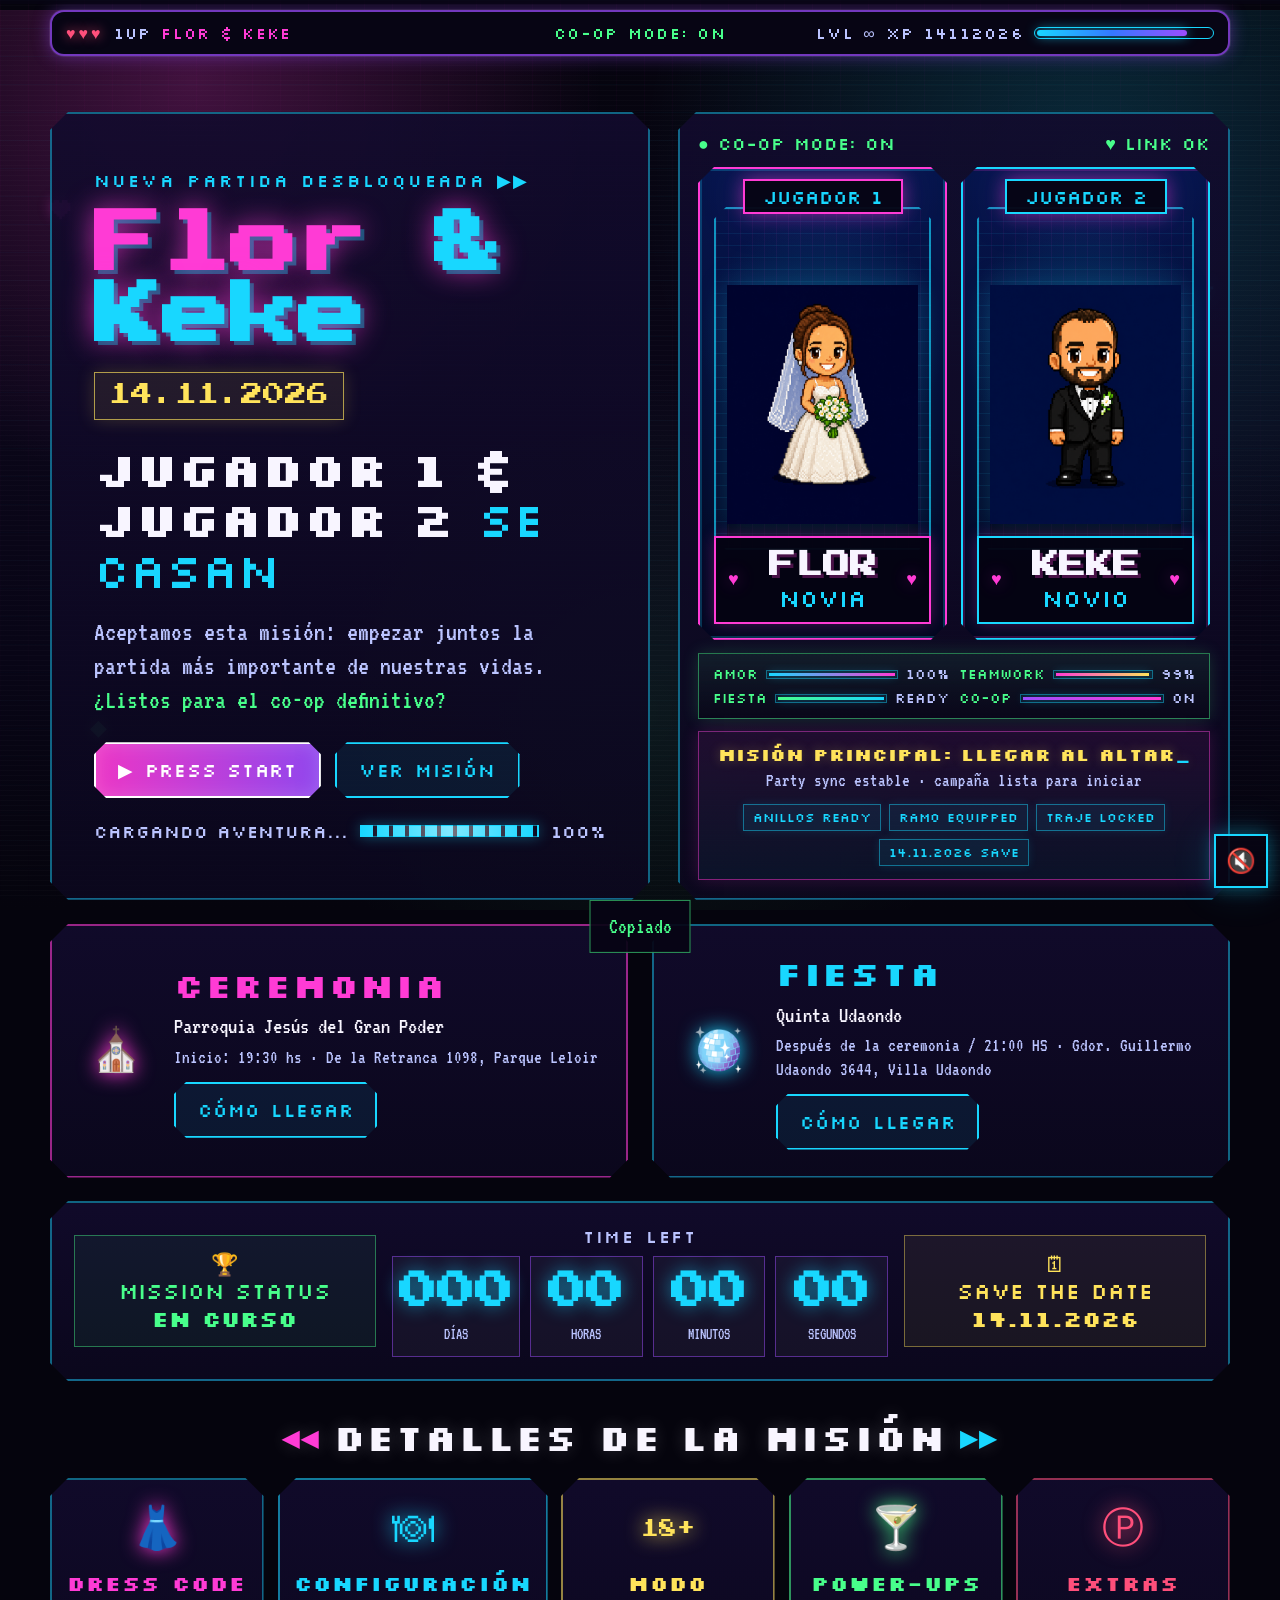
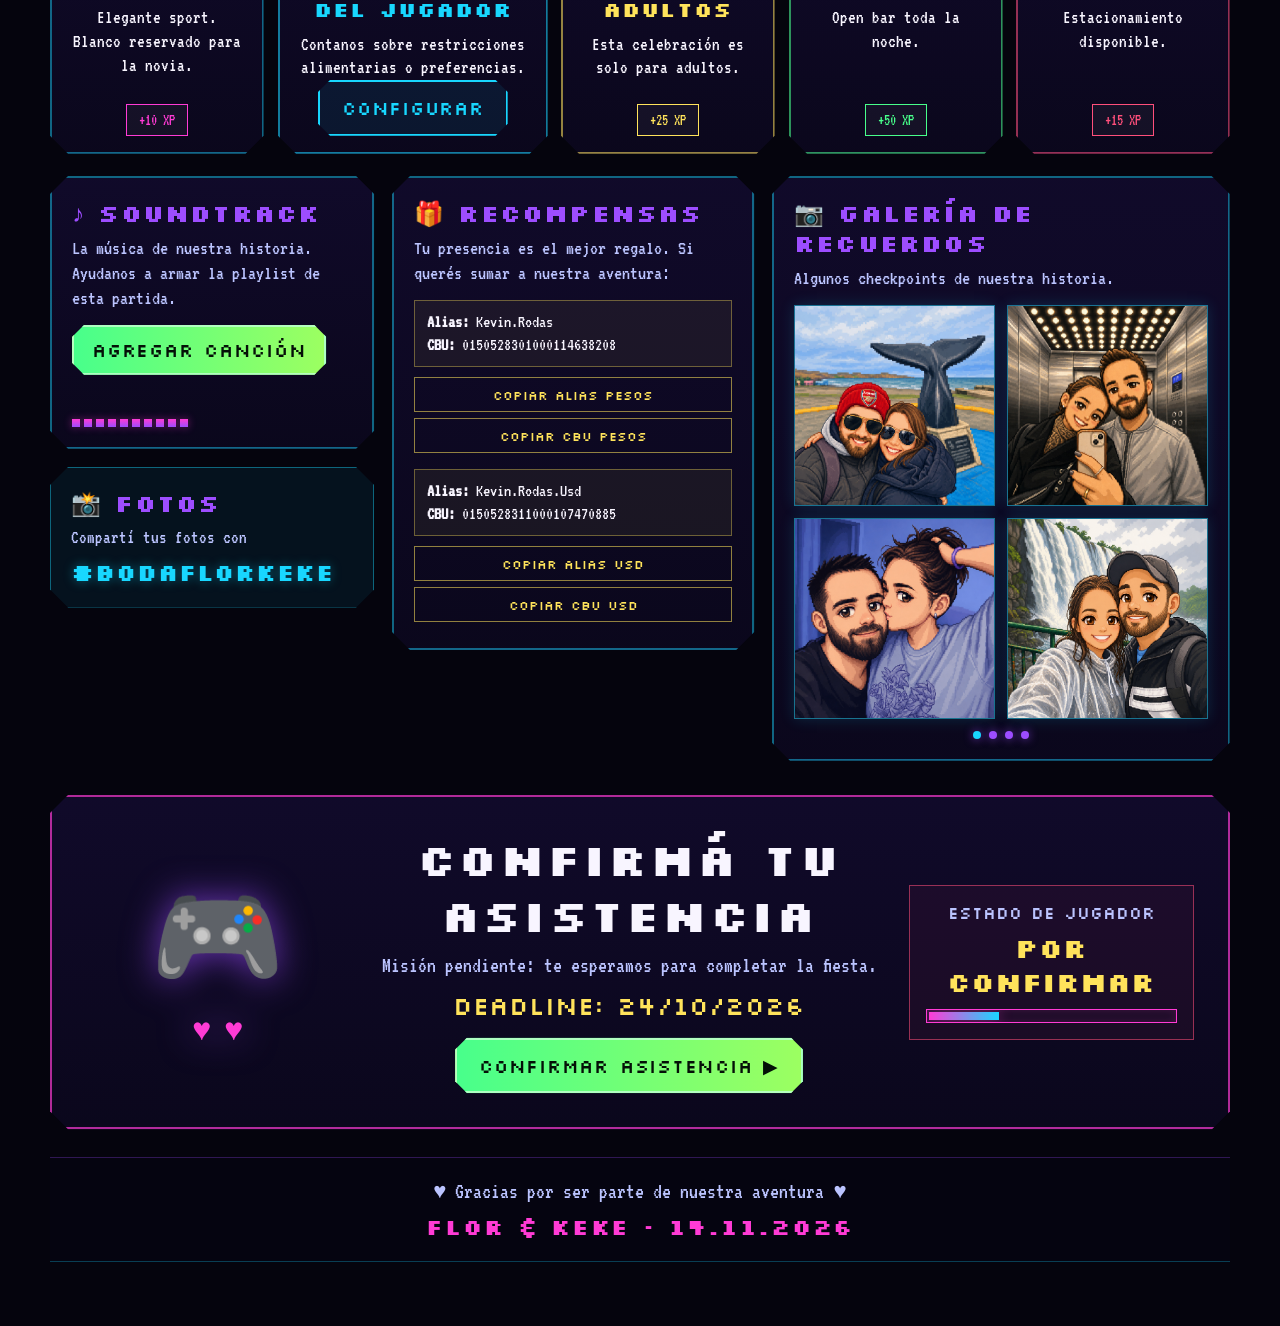
==== invitacion.html @ c3cfe971 "Elimina splash inicial" ====
﻿<!DOCTYPE html>
<html lang="es">
<head>
  <meta charset="UTF-8" />
  <meta name="viewport" content="width=device-width, initial-scale=1.0, viewport-fit=cover" />
  <title>Flor &amp; Keke | 14.11.2026</title>
  <meta name="description" content="Flor &amp; Keke · 14.11.2026 · Player 1 &amp; Player 2 se casan" />
  <meta property="og:locale" content="es_AR" />
  <meta property="og:type" content="website" />
  <meta property="og:title" content="Flor &amp; Keke | 14.11.2026" />
  <meta property="og:description" content="Player 1 &amp; Player 2 se casan · 14.11.2026" />
  <meta property="og:url" content="https://boda-florykevin.vercel.app/invitacion.html" />
  <meta property="og:image:type" content="image/png" />
  <meta property="og:image:width" content="1200" />
  <meta property="og:image:height" content="630" />
  <meta property="og:image" content="https://boda-florykevin.vercel.app/iconos/social-preview.png" />
  <meta name="twitter:card" content="summary_large_image" />
  <meta name="twitter:title" content="Flor &amp; Keke | 14.11.2026" />
  <meta name="twitter:description" content="Player 1 &amp; Player 2 se casan · 14.11.2026" />
  <meta name="twitter:image" content="https://boda-florykevin.vercel.app/iconos/social-preview.png" />
  <link rel="icon" type="image/png" href="./iconos/favicon.png" />
  <link rel="canonical" href="https://boda-florykevin.vercel.app/invitacion.html" />
  <link rel="preconnect" href="https://fonts.googleapis.com">
  <link rel="preconnect" href="https://fonts.gstatic.com" crossorigin>
  <link href="https://fonts.googleapis.com/css2?family=Press+Start+2P&family=Silkscreen:wght@400;700&family=VT323&display=swap" rel="stylesheet">
  <style>
    :root{
      --bg:#05040d;--panel:rgba(12,8,31,.88);--panel2:rgba(18,11,45,.9);--text:#f8f5ff;--muted:#bbc4ff;
      --pink:#ff3bd5;--purple:#9d4dff;--cyan:#18d7ff;--blue:#3478ff;--green:#48ff8b;--yellow:#ffe35b;--red:#ff4f7b;
      --line:rgba(24,215,255,.45);--shadow-pink:0 0 18px rgba(255,59,213,.45),0 0 44px rgba(157,77,255,.22);
      --shadow-cyan:0 0 18px rgba(24,215,255,.34),0 0 44px rgba(24,215,255,.16);--cut:18px;
    }
    *{box-sizing:border-box;margin:0;padding:0}
    html{scroll-behavior:smooth;background:#05040d;color:var(--text);-webkit-text-size-adjust:100%;text-size-adjust:100%;min-height:100%}
    body{min-height:100vh;font-family:'VT323',monospace;font-size:22px;line-height:1.25;overflow-x:hidden;background-color:#05040d;background-image:radial-gradient(circle at 15% 8%,rgba(255,59,213,.24),transparent 30%),radial-gradient(circle at 85% 18%,rgba(24,215,255,.18),transparent 34%),radial-gradient(circle at 50% 78%,rgba(72,255,139,.08),transparent 36%),linear-gradient(180deg,#05040d 0%,#0a0618 46%,#080516 72%,#05040d 100%);background-repeat:no-repeat;background-size:cover,cover,cover,cover;background-attachment:fixed,fixed,fixed,fixed}
    body:before,body:after{content:"";position:fixed;inset:0;pointer-events:none;z-index:0}
    body:before{background:linear-gradient(rgba(24,215,255,.045) 1px,transparent 1px),linear-gradient(90deg,rgba(255,59,213,.04) 1px,transparent 1px);background-size:28px 28px;mask-image:linear-gradient(180deg,rgba(0,0,0,.68),rgba(0,0,0,.12))}
    body:after{background:repeating-linear-gradient(180deg,rgba(255,255,255,.035) 0 1px,transparent 1px 5px);mix-blend-mode:screen;opacity:.4}
    a{color:inherit;text-decoration:none} img{display:block;max-width:100%}
    .page{position:relative;z-index:1;width:min(1180px,calc(100% - 28px));margin:auto;padding:28px 0 30px}
    .pixel{font-family:'Press Start 2P',monospace}.screen{font-family:'Silkscreen',sans-serif}
    .float{position:fixed;z-index:0;pointer-events:none;font-family:'Press Start 2P';text-shadow:0 0 14px currentColor;animation:float 5s ease-in-out infinite}
    .f1{left:4%;top:22%;color:rgba(255,59,213,.34)}.f2{right:5%;top:31%;color:rgba(24,215,255,.34);animation-delay:-1.3s}.f3{left:7%;bottom:18%;color:rgba(72,255,139,.28);animation-delay:-2.7s}
    .hud{position:relative;margin:10px auto 0;width:min(1180px,calc(100% - 28px));z-index:90;display:grid;grid-template-columns:1fr auto 1fr;gap:12px;align-items:center;padding:11px 14px;border:2px solid rgba(157,77,255,.72);border-radius:14px;background:#070514;box-shadow:0 0 0 1px rgba(255,255,255,.08),0 0 18px rgba(157,77,255,.42)}
    .hud div{display:flex;align-items:center;gap:10px;color:var(--muted);font-size:16px;letter-spacing:.08em}.page-progress{position:fixed;top:0;left:0;width:100%;height:4px;z-index:99;background:rgba(7,5,20,.72);pointer-events:none}.page-progress span{display:block;width:calc(var(--progress, 0) * 1%);height:100%;background:linear-gradient(90deg,var(--cyan),var(--pink),var(--yellow));box-shadow:0 0 12px rgba(24,215,255,.7);transition:width .08s linear}.hud div:nth-child(2){justify-content:center;color:var(--green)}.hud div:nth-child(3){justify-content:flex-end}
    .hearts{color:var(--red);text-shadow:0 0 12px rgba(255,79,123,.8);letter-spacing:3px}.hud-name{color:var(--pink)}
    .xpbar{width:min(180px,25vw);height:12px;border:1px solid var(--cyan);border-radius:999px;padding:2px}.xpbar span{display:block;width:86%;height:100%;border-radius:inherit;background:linear-gradient(90deg,var(--cyan),var(--blue),var(--purple));box-shadow:0 0 12px rgba(24,215,255,.8)}
    .panel,.mission-card,.detail-card,.mini,.rsvp,.gallery{position:relative;border:2px solid var(--line);background:linear-gradient(180deg,var(--panel2),var(--panel));box-shadow:var(--shadow-cyan);clip-path:polygon(0 var(--cut),var(--cut) 0,calc(100% - var(--cut)) 0,100% var(--cut),100% calc(100% - var(--cut)),calc(100% - var(--cut)) 100%,var(--cut) 100%,0 calc(100% - var(--cut)))}
    .hero{display:grid;grid-template-columns:minmax(0,1fr) minmax(360px,.92fr);gap:28px;align-items:stretch;margin-top:28px}.hero-copy{min-height:540px;padding:clamp(24px,4vw,42px);display:flex;flex-direction:column;justify-content:center;overflow:hidden}
    .hero-copy:after{content:"";position:absolute;inset:auto -10% -26% 14%;height:260px;background:linear-gradient(180deg,rgba(24,215,255,.16),transparent 70%);transform:perspective(420px) rotateX(62deg);border-top:1px solid rgba(24,215,255,.34)}
    .eyebrow{color:var(--cyan);font-size:clamp(15px,1.7vw,18px);letter-spacing:.12em;margin-bottom:18px;text-transform:uppercase}.title{font-size:clamp(38px,6vw,68px);line-height:1.05;color:var(--pink);text-shadow:4px 4px 0 rgba(24,215,255,.35),0 0 28px rgba(255,59,213,.72);margin-bottom:20px}.title span{color:var(--cyan)}
    .date{width:max-content;margin-bottom:24px;padding:9px 14px;color:var(--yellow);border:1px solid rgba(255,227,91,.65);background:rgba(255,227,91,.08);box-shadow:0 0 18px rgba(255,227,91,.18);font-size:clamp(16px,2vw,22px)}
    .claim{font-size:clamp(28px,4vw,48px);line-height:1.05;color:var(--text);margin-bottom:20px;text-transform:uppercase}.claim strong{color:var(--cyan);font-weight:400}.hero-text{max-width:610px;color:var(--muted);font-size:clamp(21px,2.3vw,27px);margin-bottom:26px}.hero-text b{color:var(--green);font-weight:400}
    .btnrow{display:flex;flex-wrap:wrap;gap:14px;position:relative;z-index:1}.btn{display:inline-flex;align-items:center;justify-content:center;gap:10px;min-height:54px;padding:14px 22px;border:2px solid currentColor;clip-path:polygon(0 12px,12px 0,calc(100% - 12px) 0,100% 12px,100% calc(100% - 12px),calc(100% - 12px) 100%,12px 100%,0 calc(100% - 12px));font-family:'Silkscreen';font-size:19px;letter-spacing:.04em;cursor:pointer;transition:.18s}.btn:hover{transform:translateY(-2px);filter:brightness(1.12)}
    .primary{color:white;background:linear-gradient(90deg,rgba(255,59,213,.92),rgba(157,77,255,.92));box-shadow:0 0 20px rgba(255,59,213,.55),inset 0 0 18px rgba(255,255,255,.18)}.secondary{color:var(--cyan);background:rgba(24,215,255,.08)}.green{color:#041007;background:linear-gradient(90deg,var(--green),#9cff61);box-shadow:0 0 22px rgba(72,255,139,.48);border-color:rgba(184,255,201,.9)}
    .loading{position:relative;z-index:1;margin-top:22px;display:flex;gap:12px;align-items:center;color:var(--muted);font-size:18px}.track{flex:1;height:12px;min-width:160px;border:1px solid rgba(24,215,255,.55);background:repeating-linear-gradient(90deg,var(--cyan) 0 12px,transparent 12px 16px);box-shadow:0 0 14px rgba(24,215,255,.35)}
    .players{padding:18px;overflow:hidden}.status{display:flex;justify-content:space-between;align-items:center;color:var(--green);font-size:18px;margin-bottom:12px}.photos{display:grid;grid-template-columns:1fr 1fr;gap:14px;position:relative}.player-card{position:relative;min-height:430px;padding:16px 14px 14px;border:2px solid var(--pink);background:radial-gradient(circle at 50% 36%,rgba(24,215,255,.2),transparent 38%),linear-gradient(180deg,rgba(6,22,78,.98),rgba(3,7,32,.96));box-shadow:0 0 18px rgba(255,59,213,.38),inset 0 0 0 2px rgba(24,215,255,.22);clip-path:polygon(0 16px,16px 0,calc(100% - 16px) 0,100% 16px,100% calc(100% - 16px),calc(100% - 16px) 100%,16px 100%,0 calc(100% - 16px));display:grid;grid-template-rows:auto 1fr auto;overflow:hidden}.player-card:before{content:"";position:absolute;inset:38px 14px 88px;border:2px solid rgba(24,215,255,.66);background:linear-gradient(rgba(24,215,255,.08) 1px,transparent 1px),linear-gradient(90deg,rgba(255,59,213,.05) 1px,transparent 1px);background-size:12px 12px;clip-path:polygon(0 12px,12px 0,calc(100% - 12px) 0,100% 12px,100% calc(100% - 12px),calc(100% - 12px) 100%,12px 100%,0 calc(100% - 12px))}.player-label{position:relative;z-index:1;justify-self:center;margin-top:-6px;padding:6px 18px;border:2px solid var(--pink);background:rgba(7,5,20,.96);color:var(--cyan);font-family:'Silkscreen';font-size:19px;line-height:1;text-transform:uppercase;box-shadow:var(--shadow-pink)}.player-sprite{position:relative;z-index:1;align-self:end;display:flex;align-items:flex-end;justify-content:center;min-height:282px}.player-sprite img{width:min(88%,230px);height:310px;object-fit:contain;object-position:center bottom;image-rendering:auto;filter:drop-shadow(0 12px 0 rgba(0,0,0,.34)) drop-shadow(0 0 14px rgba(24,215,255,.18))}.player-nameplate{position:relative;z-index:1;margin-top:12px;padding:12px 10px;border:2px solid var(--pink);background:rgba(5,4,18,.96);text-align:center;box-shadow:0 0 14px rgba(255,59,213,.26)}.player-nameplate strong{display:block;font-family:'Press Start 2P';font-size:clamp(18px,2.4vw,27px);line-height:1.1;color:var(--text);text-shadow:3px 3px 0 rgba(255,59,213,.28)}.player-nameplate span{display:block;margin-top:6px;font-family:'Silkscreen';font-size:24px;line-height:1;color:var(--cyan)}.player-nameplate:before,.player-nameplate:after{content:"♥";position:absolute;top:50%;transform:translateY(-50%);color:var(--pink);font-size:18px;text-shadow:var(--shadow-pink)}.player-nameplate:before{left:12px}.player-nameplate:after{right:12px}.player-card.flor{border-color:var(--pink)}.player-card.keke{border-color:var(--cyan);box-shadow:0 0 18px rgba(24,215,255,.38),inset 0 0 0 2px rgba(255,59,213,.18)}.player-card.keke .player-label,.player-card.keke .player-nameplate{border-color:var(--cyan)}.couple-stats{margin-top:14px;padding:13px 14px;border:1px solid rgba(72,255,139,.46);background:linear-gradient(180deg,rgba(72,255,139,.08),rgba(7,5,20,.58));box-shadow:0 0 16px rgba(72,255,139,.16);display:grid;grid-template-columns:repeat(2,1fr);gap:10px}.stat-line{display:grid;grid-template-columns:auto 1fr auto;align-items:center;gap:8px;color:var(--muted);font-family:'Silkscreen';font-size:14px;line-height:1}.stat-line strong{color:var(--green);font-weight:400}.stat-bar{height:9px;border:1px solid rgba(24,215,255,.42);padding:2px;background:rgba(24,215,255,.05)}.stat-bar span{display:block;height:100%;width:var(--value);background:linear-gradient(90deg,var(--cyan),var(--pink));box-shadow:0 0 10px rgba(24,215,255,.45)}.stat-line:nth-child(2) .stat-bar span{background:linear-gradient(90deg,var(--pink),var(--yellow))}.stat-line:nth-child(3) .stat-bar span{background:linear-gradient(90deg,var(--green),var(--cyan))}.stat-line:nth-child(4) .stat-bar span{background:linear-gradient(90deg,var(--purple),var(--pink))}.coop-brief{margin-top:12px;padding:13px 14px;border:1px solid rgba(255,59,213,.46);background:linear-gradient(180deg,rgba(255,59,213,.08),rgba(24,215,255,.05));box-shadow:0 0 16px rgba(255,59,213,.16);text-align:center}.coop-brief strong{display:block;font-family:'Silkscreen';font-size:18px;line-height:1.1;color:var(--yellow);text-transform:uppercase;text-shadow:0 0 12px rgba(255,227,91,.28)}.coop-brief span{display:block;margin-top:4px;color:var(--muted);font-size:19px}.coop-chips{display:flex;flex-wrap:wrap;justify-content:center;gap:8px;margin-top:11px}.coop-chips i{font-style:normal;padding:6px 9px;border:1px solid rgba(24,215,255,.45);background:rgba(24,215,255,.07);color:var(--cyan);font-family:'Silkscreen';font-size:13px;line-height:1;box-shadow:0 0 10px rgba(24,215,255,.12)}
    
    .mission-row{display:grid;grid-template-columns:1fr 1fr;gap:24px;margin-top:24px}.mission-card{padding:26px;display:grid;grid-template-columns:auto 1fr;gap:20px;align-items:center}.mission-card:first-child{color:var(--pink);border-color:rgba(255,59,213,.58);box-shadow:var(--shadow-pink)}.mission-card:nth-child(2){color:var(--cyan)}
    .ico{width:76px;height:76px;display:grid;place-items:center;font-size:42px;filter:drop-shadow(0 0 10px currentColor)}.detail-icon{font-size:42px;margin-bottom:12px;filter:drop-shadow(0 0 10px currentColor)}.detail-icon.adult{font-family:'Press Start 2P',monospace;font-size:18px}.mini-icon{width:30px;height:30px}
    .mission-card h2,.section-title,.detail-card h3,.mini h3,.gallery h3,.rsvp h2{font-family:'Silkscreen';text-transform:uppercase;letter-spacing:.05em}.mission-card h2{font-size:clamp(25px,3vw,34px);margin-bottom:7px}.mission-card p{color:var(--text);font-size:23px}.mission-card small{display:block;color:var(--muted);font-size:19px;margin-top:4px}.mission-actions{display:flex;gap:10px;flex-wrap:wrap;margin-top:12px}
    .count-panel{margin-top:24px;padding:22px;display:grid;grid-template-columns:.85fr 1.4fr .85fr;gap:16px;align-items:center;text-align:center}.statusbox{border:1px solid rgba(72,255,139,.42);background:rgba(72,255,139,.06);padding:14px;color:var(--green)}.statusbox.yellow{color:var(--yellow);border-color:rgba(255,227,91,.42);background:rgba(255,227,91,.06)}.count-title{color:var(--muted);font-size:18px;letter-spacing:.1em}.countdown{display:grid;grid-template-columns:repeat(4,1fr);gap:10px;margin-top:8px}.unit{border:1px solid rgba(157,77,255,.48);padding:12px 6px;background:rgba(255,255,255,.04)}.unit strong{display:block;font-family:'Press Start 2P';font-size:clamp(20px,3.6vw,38px);color:var(--cyan);text-shadow:0 0 18px rgba(24,215,255,.6)}.unit span{display:block;margin-top:8px;color:var(--muted);font-size:16px}
    .section{margin-top:34px}.section-title{display:flex;align-items:center;justify-content:center;gap:14px;margin-bottom:18px;text-align:center;font-size:clamp(24px,3vw,36px);text-shadow:0 0 18px rgba(255,255,255,.18)}.section-title:before{content:'◀◀';color:var(--pink);font-size:.6em}.section-title:after{content:'▶▶';color:var(--cyan);font-size:.6em}.details{display:grid;grid-template-columns:repeat(5,1fr);gap:14px}.detail-card{min-height:238px;padding:20px 14px 16px;text-align:center;color:var(--pink);display:flex;flex-direction:column;align-items:center}.detail-card:nth-child(2){color:var(--cyan);border-color:rgba(24,215,255,.56)}.detail-card:nth-child(3){color:var(--yellow);border-color:rgba(255,227,91,.56);box-shadow:0 0 18px rgba(255,227,91,.2)}.detail-card:nth-child(4){color:var(--green);border-color:rgba(72,255,139,.56);box-shadow:0 0 18px rgba(72,255,139,.2)}.detail-card:nth-child(5){color:var(--red);border-color:rgba(255,79,123,.56);box-shadow:0 0 18px rgba(255,79,123,.2)}.detail-icon{width:auto;height:58px;display:grid;place-items:center}.detail-card h3{font-size:21px;margin-bottom:10px}.detail-card p{color:var(--text);font-size:19px}.xp{display:inline-block;margin-top:auto;padding:5px 12px;color:currentColor;border:1px solid currentColor;background:rgba(255,255,255,.04);font-size:16px}
    .extras{display:grid;grid-template-columns:.85fr .95fr 1.2fr;gap:18px;margin-top:22px;align-items:start}.extras-stack{display:grid;gap:18px}.mini,.gallery{padding:20px}.soundtrack{display:flex;flex-direction:column;min-height:0}.soundtrack .btn{align-self:flex-start;min-height:46px;padding:11px 18px}.soundtrack .eq{width:min(100%,240px);height:34px;margin-top:18px}.photo-tag{padding:20px;border:1px solid rgba(24,215,255,.42);background:rgba(24,215,255,.07);box-shadow:0 0 14px rgba(24,215,255,.14)}.photo-tag span{display:block;color:var(--muted);font-size:19px;margin-bottom:8px}.photo-tag strong{display:block;color:var(--cyan);font-family:'Silkscreen';font-size:23px;letter-spacing:.04em;text-shadow:0 0 12px rgba(24,215,255,.38)}.mini h3,.gallery h3{color:var(--purple);font-size:24px;margin-bottom:8px;display:flex;align-items:center;gap:10px}.mini-icon{width:30px;height:30px}.mini p,.gallery p{color:var(--muted);font-size:20px;margin-bottom:14px}.eq{display:flex;gap:4px;height:42px;align-items:end;margin-top:14px}.eq span{width:8px;min-height:8px;background:linear-gradient(180deg,var(--pink),var(--purple));box-shadow:0 0 8px rgba(255,59,213,.45);animation:eq 1.3s infinite ease-in-out}.eq span:nth-child(2n){animation-delay:-.25s}.eq span:nth-child(3n){animation-delay:-.55s}.account{padding:10px 12px;border:1px solid rgba(255,227,91,.36);background:rgba(255,227,91,.06);font-size:18px;margin:10px 0}.copy{color:var(--yellow);background:transparent;border:1px solid rgba(255,227,91,.55);padding:8px 10px;font-family:'Silkscreen';cursor:pointer;width:100%;margin-bottom:6px}.strip{display:grid;grid-template-columns:repeat(2,minmax(0,1fr));gap:12px;margin-top:12px}.strip img{width:100%;aspect-ratio:1/1;object-fit:cover;border:1px solid rgba(24,215,255,.48);background:rgba(255,255,255,.06);box-shadow:0 0 14px rgba(24,215,255,.16)}.strip img:nth-child(2){object-position:50% 20%}.dots{display:flex;justify-content:center;gap:8px;margin-top:12px}.dots span{width:8px;height:8px;border-radius:50%;background:var(--purple);box-shadow:0 0 10px rgba(157,77,255,.7)}.dots span:first-child{background:var(--cyan)}
    .rsvp{margin-top:34px;padding:clamp(24px,4vw,34px);display:grid;grid-template-columns:.72fr 1.4fr .78fr;gap:24px;align-items:center;border-color:rgba(255,59,213,.68);box-shadow:0 0 24px rgba(255,59,213,.35),0 0 64px rgba(157,77,255,.22)}.control{text-align:center;color:var(--purple);filter:drop-shadow(0 0 18px rgba(157,77,255,.65));animation:float 3s ease-in-out infinite}.control{font-size:clamp(64px,9vw,108px)}.control span{display:block;font-size:32px;color:var(--pink)}.rsvp-main{text-align:center}.rsvp h2{font-size:clamp(27px,4vw,45px);margin-bottom:8px}.rsvp p{color:var(--muted);font-size:22px}.deadline{margin:10px 0 16px;color:var(--yellow);font-size:26px}.player-status{padding:16px;border:1px solid rgba(255,79,123,.55);background:rgba(255,79,123,.06);text-align:center}.player-status span{display:block;color:var(--muted);font-size:17px}.player-status strong{display:block;color:var(--yellow);font-size:27px;margin:8px 0}.empty{height:14px;border:1px solid var(--pink);box-shadow:inset 0 0 10px rgba(255,59,213,.18);margin-top:10px}.footer{margin-top:28px;padding:20px 14px;text-align:center;color:var(--muted);border-top:1px solid rgba(157,77,255,.28);border-bottom:1px solid rgba(24,215,255,.28);background:rgba(7,5,20,.45);margin-bottom:34px}.footer strong{display:block;margin-top:8px;color:var(--pink);font-family:'Silkscreen';letter-spacing:.08em}
    .music{position:fixed;right:16px;bottom:16px;z-index:30;width:54px;height:54px;border:2px solid var(--cyan);background:rgba(7,5,20,.88);color:var(--cyan);display:grid;place-items:center;cursor:pointer;box-shadow:var(--shadow-cyan);font-size:24px}.music.is-playing{border-color:var(--green);color:var(--green)}.toast{position:fixed;left:50%;bottom:22px;z-index:40;transform:translateX(-50%) translateY(140%);padding:12px 18px;color:var(--green);border:1px solid rgba(72,255,139,.6);background:rgba(7,5,20,.92);transition:.25s}.toast.show{transform:translateX(-50%) translateY(0)}

    /* Initial gate: the hero START button begins the soundtrack and unlocks scrolling. */
    body.start-pending{overflow:hidden;height:100vh;height:100svh}
    .hero-start.is-hidden{opacity:0;transform:translateY(-8px);pointer-events:none}
    @keyframes pulse{50%{transform:translate(-50%,-50%) scale(1.08)}}@keyframes eq{0%,100%{height:10px}50%{height:42px}}@keyframes float{0%,100%{transform:translateY(0)}50%{transform:translateY(-10px)}}

    body{background-position:center,center,center,center}
    body.is-loaded .title{animation:titleBoot .8s steps(6,end) both}
    body.is-loaded .player-card{animation:cardBoot .65s ease both}body.is-loaded .player-card.keke{animation-delay:.12s}
    @media(min-width:981px){
      .hero{position:relative}
      .hero-copy.is-visible{animation:heroSlideLeft .82s cubic-bezier(.2,.9,.2,1) both}
      .players.is-visible{animation:heroSlideRight .82s cubic-bezier(.2,.9,.2,1) .08s both}
    }    .panel,.mission-card,.detail-card,.mini,.gallery,.rsvp,.count-panel{will-change:transform,opacity}
    [data-reveal]{opacity:0;transform:translate(var(--reveal-x,0),28px) scale(.985);filter:brightness(.8);transition:opacity .62s cubic-bezier(.2,.9,.2,1),transform .62s cubic-bezier(.2,.9,.2,1),filter .62s ease}
    [data-reveal].is-visible{opacity:1;transform:translate(0,0) scale(1);filter:brightness(1)}
    .btn{position:relative;overflow:hidden}.btn:after{content:"";position:absolute;inset:-20% auto -20% -35%;width:30%;background:linear-gradient(90deg,transparent,rgba(255,255,255,.34),transparent);transform:skewX(-18deg);transition:left .45s ease}.btn:hover:after{left:110%}.btn:active{transform:translateY(1px) scale(.98)}
    .unit strong{animation:digitGlow 2.4s infinite ease-in-out}.unit:nth-child(2) strong{animation-delay:.2s}.unit:nth-child(3) strong{animation-delay:.4s}.unit:nth-child(4) strong{animation-delay:.6s}
    .detail-card:hover,.mission-card:hover,.mini:hover,.gallery:hover{transform:translateY(-4px);filter:brightness(1.08)}
    .strip img{cursor:pointer;transition:transform .24s ease,filter .24s ease,box-shadow .24s ease}.strip img:hover{transform:translateY(-3px) scale(1.035);filter:saturate(1.14) contrast(1.04);box-shadow:0 0 18px rgba(255,59,213,.32),0 0 28px rgba(24,215,255,.18)}
    .gallery-viewer{position:fixed;inset:0;z-index:80;display:grid;place-items:center;padding:22px;background:rgba(3,2,12,.86);backdrop-filter:blur(8px);opacity:0;pointer-events:none;transition:opacity .2s ease}.gallery-viewer.is-open{opacity:1;pointer-events:auto}.gallery-viewer img{max-width:min(92vw,820px);max-height:82vh;border:2px solid var(--cyan);box-shadow:0 0 32px rgba(24,215,255,.36),0 0 56px rgba(255,59,213,.22);object-fit:contain;background:#05040d}.gallery-viewer button{position:absolute;right:18px;top:18px;width:46px;height:46px;border:2px solid var(--pink);background:rgba(7,5,20,.92);color:var(--pink);font-family:'Press Start 2P',monospace;cursor:pointer;box-shadow:var(--shadow-pink)}
    .spark{position:fixed;z-index:90;pointer-events:none;color:var(--yellow);font-family:'Press Start 2P',monospace;text-shadow:0 0 12px currentColor;animation:sparkPop .7s ease-out forwards}
    @keyframes titleBoot{0%{opacity:.2;filter:blur(2px);transform:translateX(-6px)}35%{transform:translateX(5px)}70%{transform:translateX(-2px)}100%{opacity:1;filter:blur(0);transform:translateX(0)}}
    @keyframes cardBoot{0%{opacity:0;transform:translateY(18px) scale(.96);filter:brightness(.65)}100%{opacity:1;transform:translateY(0) scale(1);filter:brightness(1)}}
    @keyframes heroSlideLeft{0%{opacity:0;transform:translateX(-80px) scale(.985);filter:brightness(.75)}72%{transform:translateX(8px) scale(1.005);filter:brightness(1.18)}100%{opacity:1;transform:translateX(0) scale(1);filter:brightness(1)}}
    @keyframes heroSlideRight{0%{opacity:0;transform:translateX(80px) scale(.985);filter:brightness(.75)}72%{transform:translateX(-8px) scale(1.005);filter:brightness(1.18)}100%{opacity:1;transform:translateX(0) scale(1);filter:brightness(1)}}
    @keyframes digitGlow{50%{text-shadow:0 0 24px rgba(24,215,255,.9),0 0 38px rgba(255,59,213,.2)}}
    @keyframes sparkPop{0%{opacity:0;transform:translate(-50%,-50%) scale(.5)}25%{opacity:1}100%{opacity:0;transform:translate(-50%,-90%) scale(1.5)}}

    .arcade-particles{position:fixed;inset:0;z-index:0;pointer-events:none;overflow:hidden}.arcade-particles span{position:absolute;font-family:'Press Start 2P',monospace;font-size:10px;color:var(--cyan);text-shadow:0 0 12px currentColor;opacity:.24;animation:particleDrift var(--speed) linear infinite;left:var(--x);top:110%}.arcade-particles span:nth-child(2n){color:var(--pink)}.arcade-particles span:nth-child(3n){color:var(--green)}.arcade-particles span:nth-child(4n){color:var(--yellow)}
    .title{position:relative}.title:before,.title:after{content:attr(data-text);position:absolute;inset:0;pointer-events:none;opacity:0}.title:before{color:var(--cyan);transform:translate(2px,0)}.title:after{color:var(--pink);transform:translate(-2px,0)}body.is-loaded .title:before{animation:glitchCyan 4.6s steps(1,end) infinite}body.is-loaded .title:after{animation:glitchPink 5.2s steps(1,end) infinite}
    body.is-loaded .player-sprite img{animation:spriteIdle 3.2s ease-in-out infinite}.player-card.keke .player-sprite img{animation-delay:.45s}.player-card:after{content:"";position:absolute;inset:0;background:linear-gradient(115deg,transparent 0 38%,rgba(255,255,255,.14) 46%,transparent 54% 100%);transform:translateX(-120%);animation:cardShine 5.4s ease-in-out infinite;pointer-events:none}.player-card.keke:after{animation-delay:1.2s}.player-card:hover .player-sprite img{animation:spriteReady .55s ease-in-out both}.photos:hover .player-card:not(:hover){filter:brightness(.82) saturate(.9)}
    .loading .track{position:relative;overflow:hidden}.loading .track:after{content:"";position:absolute;inset:0;background:linear-gradient(90deg,transparent,rgba(255,255,255,.45),transparent);animation:loadSweep 1.7s linear infinite}
    .stat-bar span{transform-origin:left;animation:statLoad .9s ease-out both, statPulse 2.8s ease-in-out infinite}.stat-line:nth-child(2) .stat-bar span{animation-delay:.1s}.stat-line:nth-child(3) .stat-bar span{animation-delay:.2s}.stat-line:nth-child(4) .stat-bar span{animation-delay:.3s}.coop-brief strong:after{content:"_";animation:cursorBlink .8s steps(1,end) infinite;color:var(--cyan)}.coop-chips i{animation:chipGlow 2.6s ease-in-out infinite}.coop-chips i:nth-child(2){animation-delay:.25s}.coop-chips i:nth-child(3){animation-delay:.5s}.coop-chips i:nth-child(4){animation-delay:.75s}
    .mission-card .ico,.detail-icon,.statusbox{animation:softFloat 4s ease-in-out infinite}.mission-card:nth-child(2) .ico,.detail-card:nth-child(2) .detail-icon,.statusbox.yellow{animation-delay:.6s}.detail-card:nth-child(3) .detail-icon{animation-delay:1s}.detail-card:nth-child(4) .detail-icon{animation-delay:1.4s}.detail-card:nth-child(5) .detail-icon{animation-delay:1.8s}
    .section-title:before{animation:arrowNudgeLeft 1.4s ease-in-out infinite}.section-title:after{animation:arrowNudgeRight 1.4s ease-in-out infinite}.music{animation:musicPulse 2.2s ease-in-out infinite}.gallery-viewer.is-open img{animation:viewerBoot .22s ease-out both}
    .mission-card:after,.detail-card:after,.mini:after,.gallery:after,.rsvp:after{content:"";position:absolute;inset:0;border:1px solid transparent;clip-path:inherit;pointer-events:none;opacity:0;background:linear-gradient(90deg,transparent,rgba(24,215,255,.18),transparent);transform:translateX(-100%)}.mission-card:hover:after,.detail-card:hover:after,.mini:hover:after,.gallery:hover:after,.rsvp:hover:after{opacity:1;animation:panelSweep .75s ease-out both}
    .mission-card.is-visible,.detail-card.is-visible,.mini.is-visible,.gallery.is-visible,.rsvp.is-visible{animation:blockPulse 4.8s ease-in-out infinite}
    .mission-card.is-visible:after,.detail-card.is-visible:after,.mini.is-visible:after,.gallery.is-visible:after,.rsvp.is-visible:after{opacity:1;animation:autoPanelSweep 6.2s ease-in-out infinite}
    .detail-card:nth-child(2).is-visible,.mini:nth-child(2).is-visible{animation-delay:.35s}.detail-card:nth-child(3).is-visible,.gallery.is-visible{animation-delay:.7s}.detail-card:nth-child(4).is-visible,.rsvp.is-visible{animation-delay:1.05s}.detail-card:nth-child(5).is-visible{animation-delay:1.4s}
    .detail-card.is-visible .xp,.photo-tag.is-visible strong,.player-status.is-visible strong{animation:labelBlink 2.6s steps(2,end) infinite}
    .mission-card.is-visible h2,.mini.is-visible h3,.gallery.is-visible h3{animation:titleGlow 3.4s ease-in-out infinite}
    .mission-card:nth-child(odd),.detail-card:nth-child(odd),.mini:nth-child(odd){--reveal-x:-34px}.mission-card:nth-child(even),.detail-card:nth-child(even),.mini:nth-child(even),.gallery,.rsvp{--reveal-x:34px}
    .mission-card.is-visible .ico,.detail-card.is-visible .detail-icon,.mini.is-visible .mini-icon{animation:iconBob 3.2s ease-in-out infinite}
    .detail-card.is-visible:nth-child(2) .detail-icon,.mini.is-visible:nth-child(2) .mini-icon{animation-delay:.28s}.detail-card.is-visible:nth-child(3) .detail-icon{animation-delay:.56s}.detail-card.is-visible:nth-child(4) .detail-icon{animation-delay:.84s}
    .gallery.is-visible .strip img{animation:photoFloat 4.2s ease-in-out infinite}.gallery.is-visible .strip img:nth-child(2){animation-delay:.35s}.gallery.is-visible .strip img:nth-child(3){animation-delay:.7s}.gallery.is-visible .strip img:nth-child(4){animation-delay:1.05s}
    .rsvp.is-visible .control{animation:gamepadHover 3.6s ease-in-out infinite}.rsvp.is-visible .deadline{animation:deadlinePulse 2.8s ease-in-out infinite}
    .count-panel.is-visible .statusbox,.count-panel.is-visible .unit{animation:moduleFloat 4s ease-in-out infinite}.count-panel.is-visible .unit:nth-child(2){animation-delay:.2s}.count-panel.is-visible .unit:nth-child(3){animation-delay:.4s}.count-panel.is-visible .unit:nth-child(4){animation-delay:.6s}
    .dots span{animation:dotPulse 1.8s ease-in-out infinite}.dots span:nth-child(2){animation-delay:.2s}.dots span:nth-child(3){animation-delay:.4s}.dots span:nth-child(4){animation-delay:.6s}
    .copy:hover,.mission-actions .btn:hover{animation:buttonJolt .34s ease both}
    .deadline{animation:deadlinePulse 2.4s ease-in-out infinite}.empty{position:relative;overflow:hidden}.empty:after{content:"";position:absolute;inset:2px auto 2px 2px;width:28%;background:linear-gradient(90deg,var(--pink),var(--cyan));box-shadow:0 0 14px rgba(255,59,213,.45);animation:emptyScan 2.2s ease-in-out infinite}
    .player-status{animation:statusWake 3.2s ease-in-out infinite}.player-status strong{animation:statusText 1.8s steps(2,end) infinite}
    @keyframes particleDrift{0%{transform:translateY(0) rotate(0deg);opacity:0}10%,85%{opacity:.34}100%{transform:translateY(-125vh) rotate(180deg);opacity:0}}
    @keyframes glitchCyan{0%,92%,100%{opacity:0;clip-path:inset(0)}93%{opacity:.55;clip-path:inset(12% 0 66% 0)}94%{opacity:0}96%{opacity:.45;clip-path:inset(72% 0 8% 0)}97%{opacity:0}}
    @keyframes glitchPink{0%,88%,100%{opacity:0;clip-path:inset(0)}89%{opacity:.5;clip-path:inset(44% 0 32% 0)}90%{opacity:0}95%{opacity:.42;clip-path:inset(8% 0 76% 0)}96%{opacity:0}}
    @keyframes spriteIdle{0%,100%{transform:translateY(0)}50%{transform:translateY(-7px)}}@keyframes spriteReady{0%,100%{transform:translateY(0)}35%{transform:translateY(-10px)}65%{transform:translateY(-4px)}}
    @keyframes cardShine{0%,58%{transform:translateX(-120%)}72%,100%{transform:translateX(120%)}}@keyframes loadSweep{from{transform:translateX(-110%)}to{transform:translateX(110%)}}
    @keyframes statLoad{from{transform:scaleX(0)}to{transform:scaleX(1)}}@keyframes statPulse{50%{filter:brightness(1.22);box-shadow:0 0 14px rgba(255,59,213,.45)}}@keyframes cursorBlink{50%{opacity:0}}
    @keyframes chipGlow{50%{color:var(--yellow);border-color:rgba(255,227,91,.68);box-shadow:0 0 15px rgba(255,227,91,.24)}}@keyframes softFloat{0%,100%{transform:translateY(0)}50%{transform:translateY(-4px)}}
    @keyframes arrowNudgeLeft{50%{transform:translateX(-6px)}}@keyframes arrowNudgeRight{50%{transform:translateX(6px)}}@keyframes musicPulse{50%{box-shadow:0 0 20px rgba(24,215,255,.5),0 0 34px rgba(255,59,213,.18)}}
    @keyframes viewerBoot{from{transform:scale(.96);filter:brightness(.75)}to{transform:scale(1);filter:brightness(1)}}@keyframes panelSweep{to{transform:translateX(100%)}}@keyframes autoPanelSweep{0%,55%{transform:translateX(-110%);opacity:0}66%{opacity:.85}82%,100%{transform:translateX(110%);opacity:0}}@keyframes blockPulse{0%,100%{filter:brightness(1)}50%{filter:brightness(1.12)}}@keyframes labelBlink{50%{color:var(--yellow);text-shadow:0 0 14px rgba(255,227,91,.45)}}@keyframes titleGlow{50%{text-shadow:0 0 18px currentColor}}@keyframes iconBob{0%,100%{transform:translateY(0) rotate(0deg);filter:drop-shadow(0 0 0 rgba(24,215,255,0))}45%{transform:translateY(-7px) rotate(-2deg);filter:drop-shadow(0 0 12px rgba(24,215,255,.35))}70%{transform:translateY(2px) rotate(2deg)}}@keyframes photoFloat{0%,100%{transform:translateY(0) scale(1)}50%{transform:translateY(-6px) scale(1.035)}}@keyframes gamepadHover{0%,100%{transform:translateY(0) rotate(-2deg)}50%{transform:translateY(-8px) rotate(2deg)}}@keyframes moduleFloat{0%,100%{transform:translateY(0)}50%{transform:translateY(-4px)}}@keyframes dotPulse{0%,100%{transform:scale(1);opacity:.7}50%{transform:scale(1.45);opacity:1}}@keyframes buttonJolt{35%{transform:translateY(-3px) translateX(2px)}70%{transform:translateY(-2px) translateX(-1px)}}
    @keyframes deadlinePulse{50%{color:var(--cyan);text-shadow:0 0 16px rgba(24,215,255,.58)}}@keyframes emptyScan{0%,100%{transform:translateX(0);opacity:.65}50%{transform:translateX(240%);opacity:1}}
    @keyframes statusWake{50%{box-shadow:0 0 24px rgba(255,79,123,.3),inset 0 0 16px rgba(255,79,123,.12)}}@keyframes statusText{50%{color:var(--pink)}}
    @media (prefers-reduced-motion: reduce){*,*:before,*:after{animation:none!important;transition:none!important;scroll-behavior:auto!important}[data-reveal]{opacity:1!important;transform:none!important;filter:none!important}.arcade-particles{display:none!important}}
    @media(max-width:980px){.hero,.mission-row,.count-panel,.extras,.rsvp{grid-template-columns:1fr}.hero-copy{min-height:auto}.details{grid-template-columns:repeat(2,1fr)}.hud{grid-template-columns:1fr;text-align:center}.hud div,.hud div:nth-child(3){justify-content:center}.xpbar{width:180px}.rsvp{text-align:center}}
    @media(max-width:640px){body{font-size:20px}.page{width:min(100% - 18px,1180px);padding-top:14px}.hud{width:calc(100% - 18px)}.panel,.mission-card,.detail-card,.mini,.rsvp,.gallery{clip-path:none;border-radius:16px}.hero{margin-top:16px;gap:16px}.hero-copy{padding:22px 16px}.title{font-size:clamp(34px,11vw,48px)}.claim{font-size:clamp(27px,8vw,37px)}.hero-text{font-size:22px}.photos{grid-template-columns:1fr}.player-card{min-height:390px}.player-sprite{min-height:250px}.player-sprite img{height:275px}.couple-stats{grid-template-columns:1fr}.coop-chips{display:grid;grid-template-columns:1fr 1fr}.players-grid{grid-template-columns:1fr}.mission-card{grid-template-columns:1fr;text-align:center;padding:20px 16px}.ico{margin:auto}.mission-actions{justify-content:center}.countdown{grid-template-columns:repeat(2,1fr)}.details{grid-template-columns:1fr}.strip{grid-template-columns:repeat(2,1fr)}.section-title:before,.section-title:after{display:none}.btn{width:100%}.loading{flex-direction:column;align-items:flex-start}.track{width:100%}.music{right:12px;bottom:12px}}

    /* Mobile/browser compatibility pass */
    html{min-height:-webkit-fill-available}
    body{min-height:100vh;min-height:100svh;touch-action:manipulation;background-attachment:scroll}
    button,.btn,a{-webkit-tap-highlight-color:transparent;touch-action:manipulation}
    .page{padding-left:env(safe-area-inset-left);padding-right:env(safe-area-inset-right)}
    .music{right:max(12px,env(safe-area-inset-right));bottom:max(12px,env(safe-area-inset-bottom))}
    .hud,.page-progress{transform:none!important;animation:none!important}.hud{position:relative!important;top:auto!important}
    .hero,.photos,.countdown,.details,.extras,.mission-row,.rsvp{min-width:0}.hero-copy,.players,.mission-card,.detail-card,.mini,.gallery,.rsvp{contain:layout paint}
    .btn,.copy,.account,.player-nameplate strong,.coop-chips i{overflow-wrap:anywhere}.status,.hud div{min-width:0;flex-wrap:wrap}
    @supports (-webkit-touch-callout:none){body{background-attachment:scroll!important}.gallery-viewer{backdrop-filter:none;-webkit-backdrop-filter:none}}
    @media(max-width:760px){body{background-attachment:scroll;background-size:auto}.page-progress{height:3px}.arcade-particles span:nth-child(n+13){display:none}.hero-copy,.players{--reveal-x:0}.mission-card,.detail-card,.mini,.gallery,.rsvp,.count-panel{--reveal-x:0}.status{gap:8px;justify-content:center;text-align:center}.hud{z-index:20}.hud div{font-size:14px;letter-spacing:.04em}.xpbar{width:150px}.player-label{font-size:16px}.player-nameplate strong{font-size:clamp(17px,7vw,24px)}.player-nameplate span{font-size:22px}.couple-stats{gap:8px}.stat-line{font-size:13px}.coop-chips i{font-size:12px}.mission-actions .btn{min-width:0}.deadline{font-size:clamp(21px,6vw,26px)}.gallery-viewer{padding:max(14px,env(safe-area-inset-top)) max(14px,env(safe-area-inset-right)) max(14px,env(safe-area-inset-bottom)) max(14px,env(safe-area-inset-left))}}
    @media(max-width:430px){body{font-size:19px}.page{width:min(100% - 14px,1180px)}.title span{display:block}.music{width:48px;height:48px;font-size:22px}.loading{padding-right:58px}.hud{width:calc(100% - 14px);padding:9px 10px}.hud div{font-size:13px}.hearts{letter-spacing:1px}.xpbar{width:126px}.title{font-size:clamp(31px,10vw,42px)}.claim{font-size:clamp(25px,7.6vw,34px)}.date{font-size:15px}.hero-text{font-size:20px}.statusbox{padding:12px 8px}.unit{padding:10px 4px}.unit strong{font-size:clamp(18px,8vw,30px)}.unit span{font-size:14px}.detail-card{min-height:0}.extras{gap:14px}.mini,.gallery{padding:18px 14px}.photo-tag strong{font-size:20px}.rsvp{gap:16px}.control{font-size:72px}.control span{font-size:25px}.player-status strong{font-size:23px}.footer strong{letter-spacing:.04em}}
    @media(max-width:360px){.hud div{font-size:12px}.btn{font-size:17px;padding-left:14px;padding-right:14px}.coop-chips{grid-template-columns:1fr}.countdown{gap:8px}.strip{gap:8px}.rsvp h2{font-size:25px}}
    @media(max-height:680px) and (max-width:640px){.player-card{min-height:350px}.player-sprite{min-height:220px}.player-sprite img{height:240px}.hero-copy{padding-top:18px;padding-bottom:18px}}
  </style>
</head>
<body class="start-pending">
  <span class="float f1">♥</span><span class="float f2">★</span><span class="float f3">◆</span>
  <audio id="bgMusic" src="./musica/brave-heart-instrumental.mp4" loop preload="auto" playsinline></audio>
  <div class="arcade-particles" aria-hidden="true"></div>
  <header class="hud screen"><div><span class="hearts">♥♥♥</span><span>1UP</span><span class="hud-name">FLOR &amp; KEKE</span></div><div>CO-OP MODE: ON</div><div><span>LVL ∞</span><span>XP 14112026</span><span class="xpbar"><span></span></span></div></header><div class="page-progress" aria-hidden="true"><span id="scrollProgress"></span></div>
  <main class="page">
    <section class="hero" id="start">
      <div class="panel hero-copy"><p class="eyebrow screen">Nueva partida desbloqueada ▶▶</p><h1 class="title pixel" data-text="Flor & Keke">Flor <span>&amp; Keke</span></h1><div class="date pixel">14.11.2026</div><h2 class="claim screen">Jugador 1 &amp; Jugador 2 <strong>se casan</strong></h2><p class="hero-text">Aceptamos esta misión: empezar juntos la partida más importante de nuestras vidas. <b>¿Listos para el co-op definitivo?</b></p><div class="btnrow"><a class="btn primary hero-start" id="heroStart" href="#start">▶ PRESS START</a><a class="btn secondary" href="#mission">Ver misión</a></div><div class="loading screen"><span>Cargando aventura...</span><span class="track"></span><span>100%</span></div></div>
      <div class="panel players"><div class="status screen"><span>● CO-OP MODE: ON</span><span>♥ LINK OK</span></div><div class="photos"><article class="player-card flor"><div class="player-label">JUGADOR 1</div><div class="player-sprite"><img src="./fotos/player-flor.png" alt="Flor pixel art vestida de novia"></div><div class="player-nameplate"><strong>FLOR</strong><span>NOVIA</span></div></article><article class="player-card keke"><div class="player-label">JUGADOR 2</div><div class="player-sprite"><img src="./fotos/player-keke.png" alt="Keke pixel art vestido de novio"></div><div class="player-nameplate"><strong>KEKE</strong><span>NOVIO</span></div></article></div><div class="couple-stats" aria-label="Stats de la pareja"><div class="stat-line"><strong>AMOR</strong><div class="stat-bar"><span style="--value:100%"></span></div><span>100%</span></div><div class="stat-line"><strong>TEAMWORK</strong><div class="stat-bar"><span style="--value:99%"></span></div><span>99%</span></div><div class="stat-line"><strong>FIESTA</strong><div class="stat-bar"><span style="--value:100%"></span></div><span>READY</span></div><div class="stat-line"><strong>CO-OP</strong><div class="stat-bar"><span style="--value:100%"></span></div><span>ON</span></div></div><div class="coop-brief"><strong>MISIÓN PRINCIPAL: LLEGAR AL ALTAR</strong><span>Party sync estable · campaña lista para iniciar</span><div class="coop-chips"><i>ANILLOS READY</i><i>RAMO EQUIPPED</i><i>TRAJE LOCKED</i><i>14.11.2026 SAVE</i></div></div></div>
    </section>
    <section class="mission-row" id="mission"><article class="mission-card"><div class="ico" aria-hidden="true">⛪</div><div><h2>Ceremonia</h2><p>Parroquia Jesús del Gran Poder</p><small>Inicio: 19:30 hs · De la Retranca 1098, Parque Leloir</small><div class="mission-actions"><a class="btn secondary" href="https://maps.app.goo.gl/THuS3n4kagmkAD5n8" target="_blank" rel="noopener">Cómo llegar</a></div></div></article><article class="mission-card"><div class="ico" aria-hidden="true">🪩</div><div><h2>Fiesta</h2><p>Quinta Udaondo</p><small>Después de la ceremonia / 21:00 HS · Gdor. Guillermo Udaondo 3644, Villa Udaondo</small><div class="mission-actions"><a class="btn secondary" href="https://maps.app.goo.gl/QYYEaSuWtHMfW1Uc8" target="_blank" rel="noopener">Cómo llegar</a></div></div></article></section>
    <section class="panel count-panel" aria-label="Cuenta regresiva"><div class="statusbox screen">🏆<br>MISSION STATUS<br><strong>EN CURSO</strong></div><div><div class="count-title screen">TIME LEFT</div><div class="countdown"><div class="unit"><strong id="days">000</strong><span>DÍAS</span></div><div class="unit"><strong id="hours">00</strong><span>HORAS</span></div><div class="unit"><strong id="minutes">00</strong><span>MINUTOS</span></div><div class="unit"><strong id="seconds">00</strong><span>SEGUNDOS</span></div></div></div><div class="statusbox yellow screen">🗓<br>SAVE THE DATE<br><strong>14.11.2026</strong></div></section>
    <section class="section" id="details"><h2 class="section-title">Detalles de la misión</h2><div class="details"><article class="detail-card"><div class="detail-icon" aria-hidden="true">👗</div><h3>Dress code</h3><p>Elegante sport.<br>Blanco reservado para la novia.</p><span class="xp">+10 XP</span></article><article class="detail-card"><div class="detail-icon" aria-hidden="true">🍽</div><h3>Configuración del jugador</h3><p>Contanos sobre restricciones alimentarias o preferencias.</p><a class="btn secondary" href="https://forms.gle/66s8hfL8nAyHzSjg8" target="_blank" rel="noopener">Configurar</a></article><article class="detail-card"><div class="detail-icon adult" aria-hidden="true">18+</div><h3>Modo adultos</h3><p>Esta celebración es solo para adultos.</p><span class="xp">+25 XP</span></article><article class="detail-card"><div class="detail-icon" aria-hidden="true">🍸</div><h3>Power-ups</h3><p>Open bar toda la noche.</p><span class="xp">+50 XP</span></article><article class="detail-card"><div class="detail-icon" aria-hidden="true">Ⓟ</div><h3>Extras</h3><p>Estacionamiento disponible.</p><span class="xp">+15 XP</span></article></div></section>
    <section class="extras"><div class="extras-stack"><article class="mini soundtrack"><h3>♪ Soundtrack</h3><p>La música de nuestra historia. Ayudanos a armar la playlist de esta partida.</p><a class="btn green" href="https://open.spotify.com/playlist/693K3zjYKOoz4fOHljRd0O?si=e4982a3ba3984efc&pt=85962e1fd3a1212d06ac172b3ffa9ab0" target="_blank" rel="noopener">Agregar canción</a><div class="eq" aria-hidden="true"><span></span><span></span><span></span><span></span><span></span><span></span><span></span><span></span><span></span><span></span></div></article><article class="mini photo-tag"><h3>📸 Fotos</h3><span>Compartí tus fotos con</span><strong>#bodaflorkeke</strong></article></div><article class="mini"><h3>🎁 Recompensas</h3><p>Tu presencia es el mejor regalo. Si querés sumar a nuestra aventura:</p><div class="account"><strong>Alias:</strong> Kevin.Rodas<br><strong>CBU:</strong> 0150528301000114638208</div><button class="copy" type="button" data-copy="Kevin.Rodas">Copiar alias pesos</button><button class="copy" type="button" data-copy="0150528301000114638208">Copiar CBU pesos</button><div class="account"><strong>Alias:</strong> Kevin.Rodas.Usd<br><strong>CBU:</strong> 0150528311000107470885</div><button class="copy" type="button" data-copy="Kevin.Rodas.Usd">Copiar alias USD</button><button class="copy" type="button" data-copy="0150528311000107470885">Copiar CBU USD</button></article><article class="gallery"><h3>📷 Galería de recuerdos</h3><p>Algunos checkpoints de nuestra historia.</p><div class="strip"><img src="./fotos/nosotros-1.jpg" alt="Recuerdo 1"><img src="./fotos/nosotros-2.jpg" alt="Recuerdo 2"><img src="./fotos/nosotros-3.jpg" alt="Recuerdo 3"><img src="./fotos/nosotros-4.jpg" alt="Recuerdo 4"></div><div class="dots"><span></span><span></span><span></span><span></span></div></article></section>
    <section class="rsvp" id="rsvp"><div class="control" aria-hidden="true">🎮<span>♥ ♥</span></div><div class="rsvp-main"><h2>Confirmá tu asistencia</h2><p>Misión pendiente: te esperamos para completar la fiesta.</p><div class="deadline screen">DEADLINE: 24/10/2026</div><a class="btn green" href="https://script.google.com/macros/s/AKfycbxP4YHD_s0K0O-s_xzsGPmDbJ8VOKVsyVJAEEKIgHI79Ho6D9ROjAwwu47Aql6vWLRT/exec" target="_blank" rel="noopener">Confirmar asistencia ▶</a></div><div class="player-status screen"><span>Estado de jugador</span><strong>POR CONFIRMAR</strong><div class="empty"></div></div></section>
    <footer class="footer"><p>♥ Gracias por ser parte de nuestra aventura ♥</p><strong>Flor &amp; Keke · 14.11.2026</strong></footer>
  </main>
  <button class="music" type="button" id="musicToggle" aria-label="Música desactivada">🔇</button><div class="toast" id="toast">Copiado</div>
  <div class="gallery-viewer" id="galleryViewer" aria-hidden="true"><button type="button" id="galleryClose" aria-label="Cerrar foto">X</button><img id="galleryViewerImg" alt="Foto ampliada de Flor y Keke"></div>
  <script>
    const targetDate = new Date('2026-11-14T20:00:00-03:00');
    const d = document.getElementById('days'), h = document.getElementById('hours'), m = document.getElementById('minutes'), s = document.getElementById('seconds');
    function pad(v){ return String(v).padStart(2,'0'); }
    function tick(){ const diff = Math.max(0, targetDate - new Date()); d.textContent = String(Math.floor(diff / 86400000)).padStart(3,'0'); h.textContent = pad(Math.floor(diff / 3600000) % 24); m.textContent = pad(Math.floor(diff / 60000) % 60); s.textContent = pad(Math.floor(diff / 1000) % 60); }
    tick(); setInterval(tick, 1000);
    const toast = document.getElementById('toast'); let tt;
    function show(msg){ toast.textContent = msg; toast.classList.add('show'); clearTimeout(tt); tt = setTimeout(() => toast.classList.remove('show'), 1800); }

    // JavaScript: the hero START button begins the soundtrack and unlocks the invitation.
    const music = document.getElementById('bgMusic');
    const musicToggle = document.getElementById('musicToggle');
    const heroStart = document.getElementById('heroStart');
    let musicOn = false, experienceStarted = false;
    try { experienceStarted = sessionStorage.getItem('weddingExperienceStarted') === '1'; } catch(e) {}
    function updateMusicButton(){
      musicToggle.textContent = musicOn ? '🔊' : '🔇';
      musicToggle.classList.toggle('is-playing', musicOn);
      musicToggle.setAttribute('aria-label', musicOn ? 'Música activada' : 'Música desactivada');
    }
    async function playMusic({ restart = false } = {}){
      try {
        music.volume = .48;
        if (restart) music.currentTime = 0;
        await music.play();
        musicOn = true;
      } catch(e) {
        musicOn = false;
      }
      updateMusicButton();
      return musicOn;
    }
    function pauseMusic(){
      music.pause();
      musicOn = false;
      updateMusicButton();
    }
    function unlockInvitation(){
      document.body.classList.remove('start-pending');
      heroStart.classList.add('is-hidden');
      heroStart.setAttribute('aria-hidden', 'true');
      heroStart.setAttribute('tabindex', '-1');
      try { sessionStorage.setItem('weddingExperienceStarted', '1'); } catch(e) {}
    }
    async function startInvitation(event){
      event.preventDefault();
      if (experienceStarted) return;
      experienceStarted = true;
      await playMusic({ restart: true });
      unlockInvitation();
    }
    document.addEventListener('click', event => {
      if (!document.body.classList.contains('start-pending')) return;
      const link = event.target.closest('a');
      if (link && link !== heroStart) event.preventDefault();
    });
    heroStart.addEventListener('click', startInvitation);
    musicToggle.addEventListener('click', async () => { if (musicOn) { pauseMusic(); } else { await playMusic(); } });
    if (experienceStarted) unlockInvitation();
    updateMusicButton();
    document.querySelectorAll('[data-copy]').forEach(btn => btn.addEventListener('click', async () => { try { await navigator.clipboard.writeText(btn.dataset.copy); show('Dato copiado al portapapeles'); } catch(e) { show('No se pudo copiar automáticamente'); } }));

    document.body.classList.add('is-loaded');
    document.documentElement.style.setProperty('--vh', (window.innerHeight * 0.01) + 'px');
    window.addEventListener('resize', () => document.documentElement.style.setProperty('--vh', (window.innerHeight * 0.01) + 'px'), { passive: true });
    const particleLayer = document.querySelector('.arcade-particles');
    if (particleLayer && !window.matchMedia('(prefers-reduced-motion: reduce)').matches) {
      const symbols = ['+', '✦', '♥', '◆', '•'];
      for (let i = 0; i < 26; i += 1) {
        const p = document.createElement('span');
        p.textContent = symbols[i % symbols.length];
        p.style.setProperty('--x', `${Math.random() * 100}%`);
        p.style.setProperty('--speed', `${9 + Math.random() * 10}s`);
        p.style.animationDelay = `${Math.random() * -14}s`;
        particleLayer.appendChild(p);
      }
    }
    const revealTargets = document.querySelectorAll('.panel, .mission-card, .count-panel, .detail-card, .mini, .gallery, .rsvp, .footer');
    revealTargets.forEach((el, index) => {
      el.dataset.reveal = '';
      el.style.transitionDelay = `${Math.min(index % 6, 5) * 55}ms`;
    });
    if ('IntersectionObserver' in window) {
    const revealObserver = new IntersectionObserver((entries) => {
      entries.forEach(entry => {
        if (entry.isIntersecting) {
          entry.target.classList.add('is-visible');
          revealObserver.unobserve(entry.target);
        }
      });
    }, { threshold: 0.16, rootMargin: '0px 0px -8% 0px' });
    revealTargets.forEach(el => revealObserver.observe(el));
    } else {
      revealTargets.forEach(el => el.classList.add('is-visible'));
    }

    let scrollTicking = false;
    function updateScrollFx(){ const max = Math.max(1, document.documentElement.scrollHeight - window.innerHeight); const progress = Math.min(100, Math.max(0, (window.scrollY / max) * 100)); document.documentElement.style.setProperty('--progress', progress.toFixed(2)); scrollTicking = false; }
    updateScrollFx();
    window.addEventListener('scroll', () => { if (!scrollTicking) { scrollTicking = true; requestAnimationFrame(updateScrollFx); } }, { passive: true });

    function sparkAt(x, y, symbol = '+') {
      const spark = document.createElement('span');
      spark.className = 'spark';
      spark.textContent = symbol;
      spark.style.left = `${x}px`;
      spark.style.top = `${y}px`;
      document.body.appendChild(spark);
      window.setTimeout(() => spark.remove(), 720);
    }
    document.querySelectorAll('.btn, .copy, .music').forEach(el => {
      el.addEventListener('click', event => sparkAt(event.clientX, event.clientY, '✦'));
    });

    const galleryViewer = document.getElementById('galleryViewer');
    const galleryViewerImg = document.getElementById('galleryViewerImg');
    const galleryClose = document.getElementById('galleryClose');
    document.querySelectorAll('.strip img').forEach(img => {
      img.addEventListener('click', () => {
        galleryViewerImg.src = img.currentSrc || img.src;
        galleryViewerImg.alt = img.alt;
        galleryViewer.classList.add('is-open');
        galleryViewer.setAttribute('aria-hidden', 'false');
      });
    });
    function closeGallery(){
      galleryViewer.classList.remove('is-open');
      galleryViewer.setAttribute('aria-hidden', 'true');
    }
    galleryClose.addEventListener('click', closeGallery);
    galleryViewer.addEventListener('click', event => { if (event.target === galleryViewer) closeGallery(); });
    window.addEventListener('keydown', event => { if (event.key === 'Escape') closeGallery(); });
  </script>
</body>
</html>
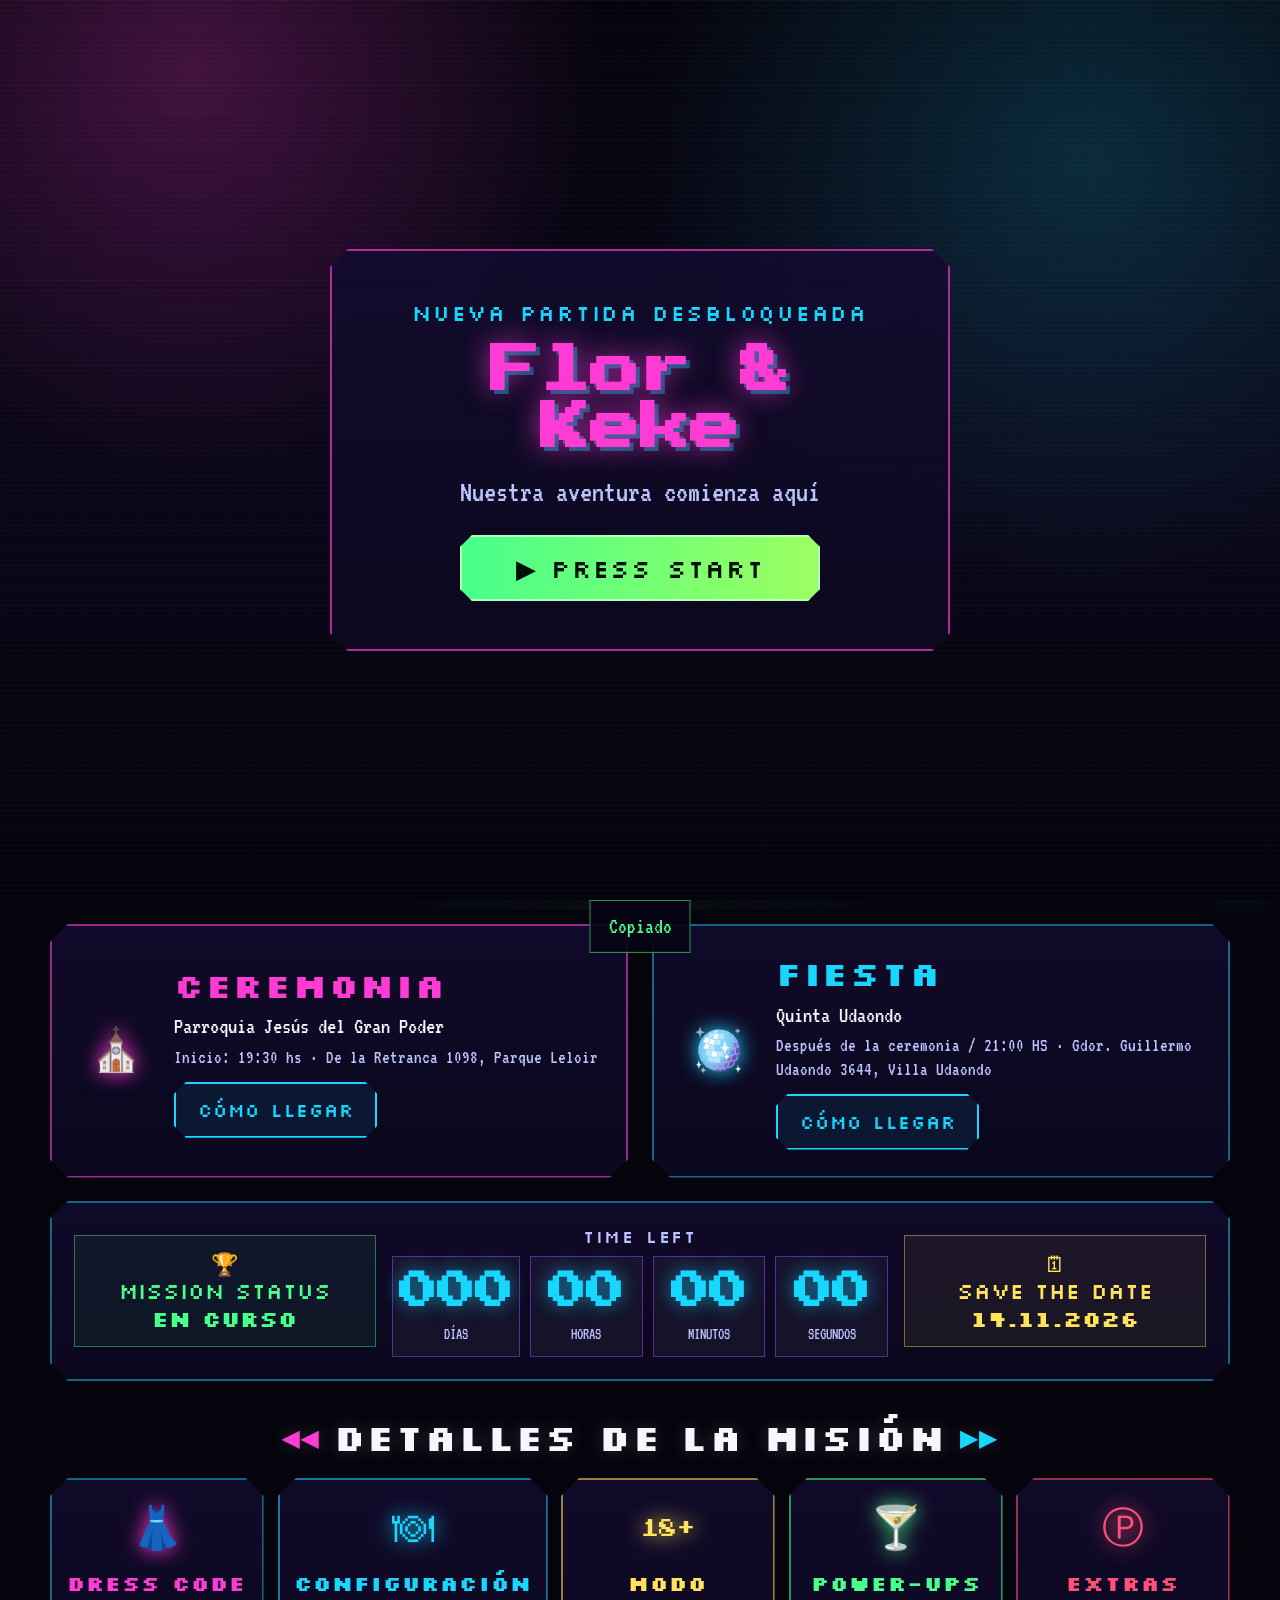
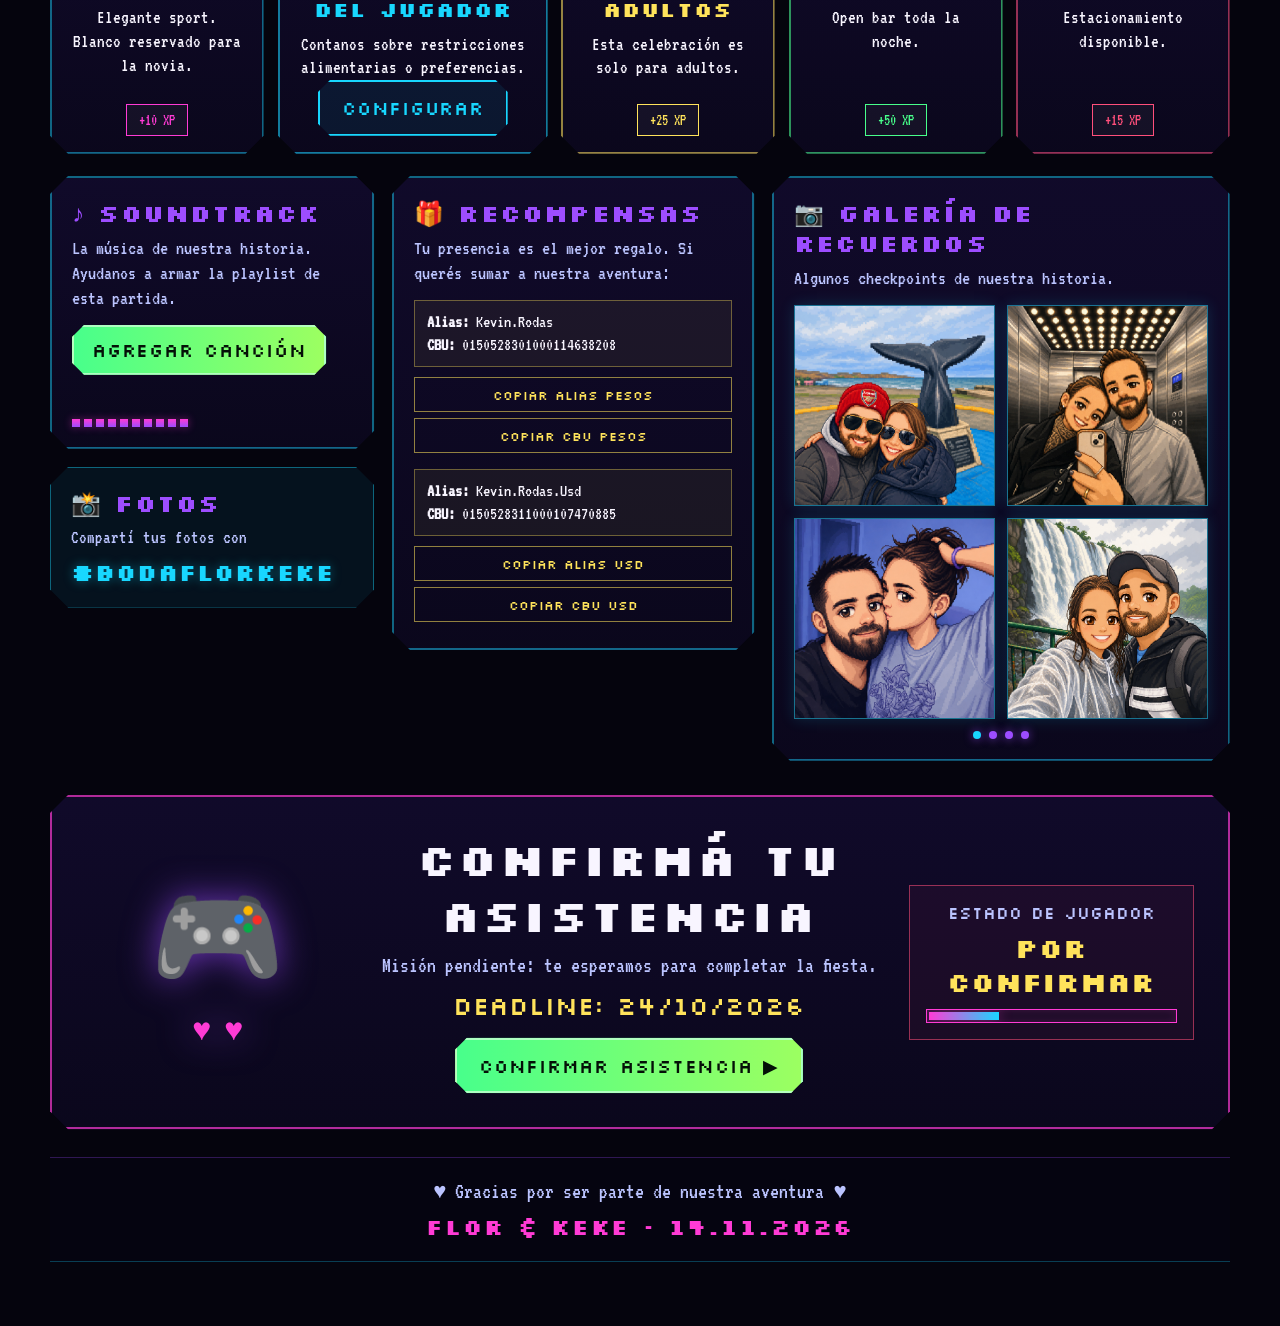
==== commit 5e50f9b6: "Restaura pantalla start de invitacion" ====
--- a/invitacion.html
+++ b/invitacion.html
@@ -65,9 +65,14 @@
     .rsvp{margin-top:34px;padding:clamp(24px,4vw,34px);display:grid;grid-template-columns:.72fr 1.4fr .78fr;gap:24px;align-items:center;border-color:rgba(255,59,213,.68);box-shadow:0 0 24px rgba(255,59,213,.35),0 0 64px rgba(157,77,255,.22)}.control{text-align:center;color:var(--purple);filter:drop-shadow(0 0 18px rgba(157,77,255,.65));animation:float 3s ease-in-out infinite}.control{font-size:clamp(64px,9vw,108px)}.control span{display:block;font-size:32px;color:var(--pink)}.rsvp-main{text-align:center}.rsvp h2{font-size:clamp(27px,4vw,45px);margin-bottom:8px}.rsvp p{color:var(--muted);font-size:22px}.deadline{margin:10px 0 16px;color:var(--yellow);font-size:26px}.player-status{padding:16px;border:1px solid rgba(255,79,123,.55);background:rgba(255,79,123,.06);text-align:center}.player-status span{display:block;color:var(--muted);font-size:17px}.player-status strong{display:block;color:var(--yellow);font-size:27px;margin:8px 0}.empty{height:14px;border:1px solid var(--pink);box-shadow:inset 0 0 10px rgba(255,59,213,.18);margin-top:10px}.footer{margin-top:28px;padding:20px 14px;text-align:center;color:var(--muted);border-top:1px solid rgba(157,77,255,.28);border-bottom:1px solid rgba(24,215,255,.28);background:rgba(7,5,20,.45);margin-bottom:34px}.footer strong{display:block;margin-top:8px;color:var(--pink);font-family:'Silkscreen';letter-spacing:.08em}
     .music{position:fixed;right:16px;bottom:16px;z-index:30;width:54px;height:54px;border:2px solid var(--cyan);background:rgba(7,5,20,.88);color:var(--cyan);display:grid;place-items:center;cursor:pointer;box-shadow:var(--shadow-cyan);font-size:24px}.music.is-playing{border-color:var(--green);color:var(--green)}.toast{position:fixed;left:50%;bottom:22px;z-index:40;transform:translateX(-50%) translateY(140%);padding:12px 18px;color:var(--green);border:1px solid rgba(72,255,139,.6);background:rgba(7,5,20,.92);transition:.25s}.toast.show{transform:translateX(-50%) translateY(0)}
 
-    /* Initial gate: the hero START button begins the soundtrack and unlocks scrolling. */
-    body.start-pending{overflow:hidden;height:100vh;height:100svh}
-    .hero-start.is-hidden{opacity:0;transform:translateY(-8px);pointer-events:none}
+    /* Splash screen: blocks scroll until the soundtrack is started by a user gesture. */
+    body.splash-active{overflow:hidden;height:100vh;height:100svh}
+    .splash-screen{position:fixed;inset:0;z-index:200;display:grid;place-items:center;padding:24px;background:radial-gradient(circle at 15% 8%,rgba(255,59,213,.24),transparent 30%),radial-gradient(circle at 85% 18%,rgba(24,215,255,.18),transparent 34%),linear-gradient(180deg,#05040d 0%,#0a0618 52%,#05040d 100%);transition:opacity .6s ease,visibility .6s ease}
+    .splash-screen:before,.splash-screen:after{content:"";position:absolute;inset:0;pointer-events:none}.splash-screen:before{background:linear-gradient(rgba(24,215,255,.045) 1px,transparent 1px),linear-gradient(90deg,rgba(255,59,213,.04) 1px,transparent 1px);background-size:28px 28px;mask-image:linear-gradient(180deg,rgba(0,0,0,.72),rgba(0,0,0,.18))}.splash-screen:after{background:repeating-linear-gradient(180deg,rgba(255,255,255,.035) 0 1px,transparent 1px 5px);mix-blend-mode:screen;opacity:.4}
+    .splash-screen.is-hidden{opacity:0;visibility:hidden;pointer-events:none}
+    .splash-card{position:relative;z-index:1;width:min(620px,100%);padding:clamp(28px,6vw,48px);text-align:center;border:2px solid rgba(255,59,213,.68);background:linear-gradient(180deg,var(--panel2),var(--panel));box-shadow:0 0 24px rgba(255,59,213,.35),0 0 64px rgba(157,77,255,.22);clip-path:polygon(0 var(--cut),var(--cut) 0,calc(100% - var(--cut)) 0,100% var(--cut),100% calc(100% - var(--cut)),calc(100% - var(--cut)) 100%,var(--cut) 100%,0 calc(100% - var(--cut)))}
+    .splash-eyebrow{margin-bottom:16px;color:var(--cyan);font-family:'Silkscreen';font-size:clamp(17px,2.5vw,22px);letter-spacing:.08em;text-transform:uppercase}.splash-title{margin-bottom:16px;color:var(--pink);font-family:'Press Start 2P';font-size:clamp(30px,6vw,50px);line-height:1.15;text-shadow:4px 4px 0 rgba(24,215,255,.35),0 0 28px rgba(255,59,213,.72)}.splash-text{margin-bottom:24px;color:var(--muted);font-size:clamp(24px,3vw,30px)}
+    .splash-start{width:min(100%,360px);min-height:64px;margin:auto;color:#041007;background:linear-gradient(90deg,var(--green),#9cff61);border-color:rgba(184,255,201,.9);box-shadow:0 0 22px rgba(72,255,139,.48);font-size:clamp(20px,3vw,26px)}
     @keyframes pulse{50%{transform:translate(-50%,-50%) scale(1.08)}}@keyframes eq{0%,100%{height:10px}50%{height:42px}}@keyframes float{0%,100%{transform:translateY(0)}50%{transform:translateY(-10px)}}
 
     body{background-position:center,center,center,center}
@@ -147,14 +152,23 @@
     @media(max-height:680px) and (max-width:640px){.player-card{min-height:350px}.player-sprite{min-height:220px}.player-sprite img{height:240px}.hero-copy{padding-top:18px;padding-bottom:18px}}
   </style>
 </head>
-<body class="start-pending">
+<body class="splash-active">
   <span class="float f1">♥</span><span class="float f2">★</span><span class="float f3">◆</span>
-  <audio id="bgMusic" src="./musica/brave-heart-instrumental.mp4" loop preload="auto" playsinline></audio>
+  <audio id="bgMusic" src="./musica/brave-heart-instrumental.mp4" loop preload="auto" autoplay playsinline></audio>
+  <!-- HTML: pantalla de bienvenida para habilitar audio con una interacción real del usuario. -->
+  <div class="splash-screen" id="splashScreen" role="dialog" aria-modal="true" aria-labelledby="splashTitle">
+    <div class="splash-card">
+      <p class="splash-eyebrow">Nueva partida desbloqueada</p>
+      <h1 class="splash-title" id="splashTitle">Flor &amp; Keke</h1>
+      <p class="splash-text">Nuestra aventura comienza aquí</p>
+      <button class="btn splash-start" type="button" id="startExperience">▶ PRESS START</button>
+    </div>
+  </div>
   <div class="arcade-particles" aria-hidden="true"></div>
   <header class="hud screen"><div><span class="hearts">♥♥♥</span><span>1UP</span><span class="hud-name">FLOR &amp; KEKE</span></div><div>CO-OP MODE: ON</div><div><span>LVL ∞</span><span>XP 14112026</span><span class="xpbar"><span></span></span></div></header><div class="page-progress" aria-hidden="true"><span id="scrollProgress"></span></div>
   <main class="page">
     <section class="hero" id="start">
-      <div class="panel hero-copy"><p class="eyebrow screen">Nueva partida desbloqueada ▶▶</p><h1 class="title pixel" data-text="Flor & Keke">Flor <span>&amp; Keke</span></h1><div class="date pixel">14.11.2026</div><h2 class="claim screen">Jugador 1 &amp; Jugador 2 <strong>se casan</strong></h2><p class="hero-text">Aceptamos esta misión: empezar juntos la partida más importante de nuestras vidas. <b>¿Listos para el co-op definitivo?</b></p><div class="btnrow"><a class="btn primary hero-start" id="heroStart" href="#start">▶ PRESS START</a><a class="btn secondary" href="#mission">Ver misión</a></div><div class="loading screen"><span>Cargando aventura...</span><span class="track"></span><span>100%</span></div></div>
+      <div class="panel hero-copy"><p class="eyebrow screen">Nueva partida desbloqueada ▶▶</p><h1 class="title pixel" data-text="Flor & Keke">Flor <span>&amp; Keke</span></h1><div class="date pixel">14.11.2026</div><h2 class="claim screen">Jugador 1 &amp; Jugador 2 <strong>se casan</strong></h2><p class="hero-text">Aceptamos esta misión: empezar juntos la partida más importante de nuestras vidas. <b>¿Listos para el co-op definitivo?</b></p><div class="btnrow"><a class="btn primary" href="#rsvp">▶ PRESS START</a><a class="btn secondary" href="#mission">Ver misión</a></div><div class="loading screen"><span>Cargando aventura...</span><span class="track"></span><span>100%</span></div></div>
       <div class="panel players"><div class="status screen"><span>● CO-OP MODE: ON</span><span>♥ LINK OK</span></div><div class="photos"><article class="player-card flor"><div class="player-label">JUGADOR 1</div><div class="player-sprite"><img src="./fotos/player-flor.png" alt="Flor pixel art vestida de novia"></div><div class="player-nameplate"><strong>FLOR</strong><span>NOVIA</span></div></article><article class="player-card keke"><div class="player-label">JUGADOR 2</div><div class="player-sprite"><img src="./fotos/player-keke.png" alt="Keke pixel art vestido de novio"></div><div class="player-nameplate"><strong>KEKE</strong><span>NOVIO</span></div></article></div><div class="couple-stats" aria-label="Stats de la pareja"><div class="stat-line"><strong>AMOR</strong><div class="stat-bar"><span style="--value:100%"></span></div><span>100%</span></div><div class="stat-line"><strong>TEAMWORK</strong><div class="stat-bar"><span style="--value:99%"></span></div><span>99%</span></div><div class="stat-line"><strong>FIESTA</strong><div class="stat-bar"><span style="--value:100%"></span></div><span>READY</span></div><div class="stat-line"><strong>CO-OP</strong><div class="stat-bar"><span style="--value:100%"></span></div><span>ON</span></div></div><div class="coop-brief"><strong>MISIÓN PRINCIPAL: LLEGAR AL ALTAR</strong><span>Party sync estable · campaña lista para iniciar</span><div class="coop-chips"><i>ANILLOS READY</i><i>RAMO EQUIPPED</i><i>TRAJE LOCKED</i><i>14.11.2026 SAVE</i></div></div></div>
     </section>
     <section class="mission-row" id="mission"><article class="mission-card"><div class="ico" aria-hidden="true">⛪</div><div><h2>Ceremonia</h2><p>Parroquia Jesús del Gran Poder</p><small>Inicio: 19:30 hs · De la Retranca 1098, Parque Leloir</small><div class="mission-actions"><a class="btn secondary" href="https://maps.app.goo.gl/THuS3n4kagmkAD5n8" target="_blank" rel="noopener">Cómo llegar</a></div></div></article><article class="mission-card"><div class="ico" aria-hidden="true">🪩</div><div><h2>Fiesta</h2><p>Quinta Udaondo</p><small>Después de la ceremonia / 21:00 HS · Gdor. Guillermo Udaondo 3644, Villa Udaondo</small><div class="mission-actions"><a class="btn secondary" href="https://maps.app.goo.gl/QYYEaSuWtHMfW1Uc8" target="_blank" rel="noopener">Cómo llegar</a></div></div></article></section>
@@ -175,12 +189,12 @@
     const toast = document.getElementById('toast'); let tt;
     function show(msg){ toast.textContent = msg; toast.classList.add('show'); clearTimeout(tt); tt = setTimeout(() => toast.classList.remove('show'), 1800); }
 
-    // JavaScript: the hero START button begins the soundtrack and unlocks the invitation.
+    // JavaScript: splash + audio controller. Browsers allow sound reliably only after a user gesture.
     const music = document.getElementById('bgMusic');
     const musicToggle = document.getElementById('musicToggle');
-    const heroStart = document.getElementById('heroStart');
-    let musicOn = false, experienceStarted = false;
-    try { experienceStarted = sessionStorage.getItem('weddingExperienceStarted') === '1'; } catch(e) {}
+    const splashScreen = document.getElementById('splashScreen');
+    const startExperience = document.getElementById('startExperience');
+    let musicOn = false;
     function updateMusicButton(){
       musicToggle.textContent = musicOn ? '🔊' : '🔇';
       musicToggle.classList.toggle('is-playing', musicOn);
@@ -203,28 +217,20 @@
       musicOn = false;
       updateMusicButton();
     }
-    function unlockInvitation(){
-      document.body.classList.remove('start-pending');
-      heroStart.classList.add('is-hidden');
-      heroStart.setAttribute('aria-hidden', 'true');
-      heroStart.setAttribute('tabindex', '-1');
-      try { sessionStorage.setItem('weddingExperienceStarted', '1'); } catch(e) {}
-    }
-    async function startInvitation(event){
-      event.preventDefault();
-      if (experienceStarted) return;
-      experienceStarted = true;
+    function revealInvitation(){
+      splashScreen.classList.add('is-hidden');
+      document.body.classList.remove('splash-active');
+      window.setTimeout(() => splashScreen.setAttribute('aria-hidden', 'true'), 600);
+    }
+    async function startInvitation(){
       await playMusic({ restart: true });
-      unlockInvitation();
-    }
-    document.addEventListener('click', event => {
-      if (!document.body.classList.contains('start-pending')) return;
-      const link = event.target.closest('a');
-      if (link && link !== heroStart) event.preventDefault();
-    });
-    heroStart.addEventListener('click', startInvitation);
+      revealInvitation();
+    }
+    startExperience.addEventListener('click', startInvitation);
     musicToggle.addEventListener('click', async () => { if (musicOn) { pauseMusic(); } else { await playMusic(); } });
-    if (experienceStarted) unlockInvitation();
+    window.addEventListener('load', async () => {
+      if (await playMusic({ restart: true })) revealInvitation();
+    }, { once: true });
     updateMusicButton();
     document.querySelectorAll('[data-copy]').forEach(btn => btn.addEventListener('click', async () => { try { await navigator.clipboard.writeText(btn.dataset.copy); show('Dato copiado al portapapeles'); } catch(e) { show('No se pudo copiar automáticamente'); } }));
 
